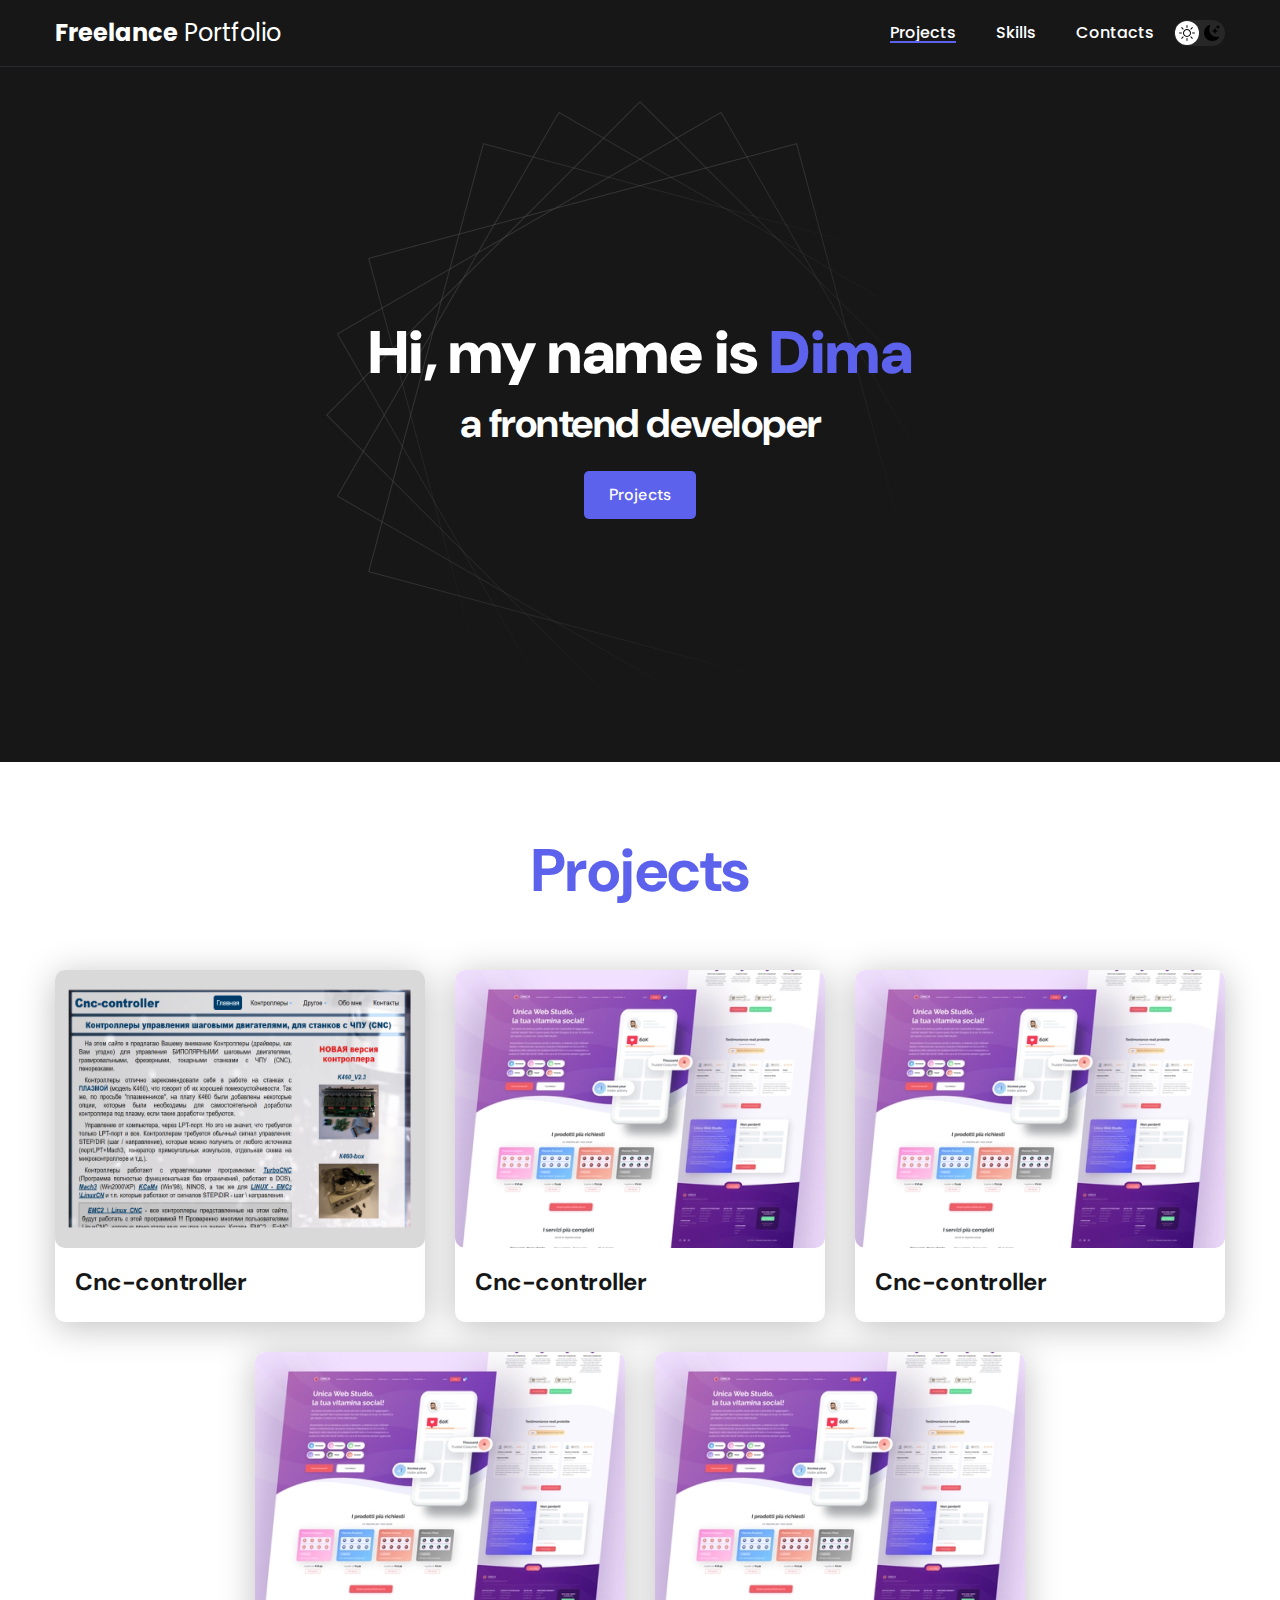
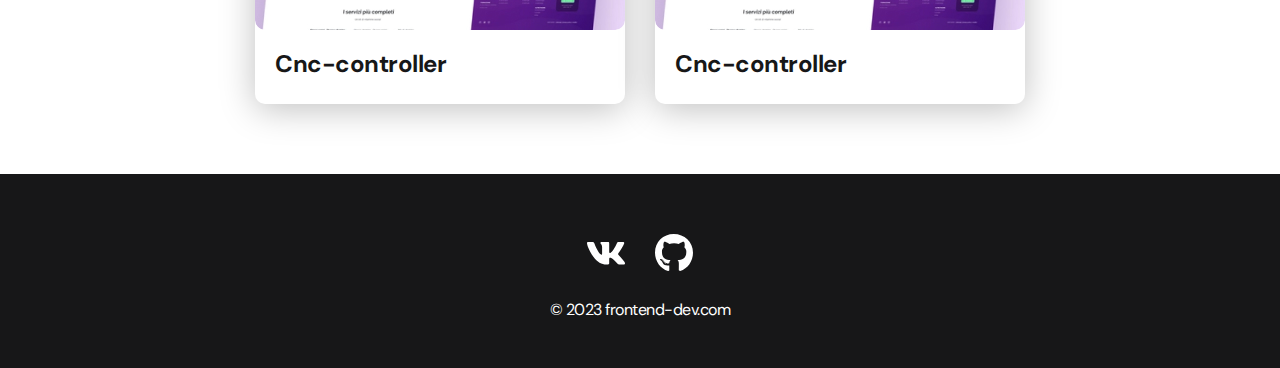
==== index.html @ b15bf3ce "Add files via upload" ====
<!DOCTYPE html>
<html lang="en">
<head>
    <meta charset="UTF-8">
    <meta http-equiv="X-UA-Compatible" content="IE=edge">
    <meta name="viewport" content="width=device-width, initial-scale=1.0">
    <title>Freelance Portfolio</title>
    <link rel="stylesheet" href="style/css/style.css">
    <link rel="stylesheet" href="style/css/media.css">
</head>
<body>
    <nav class="nav">
        <div class="container">
            <div class="nav__wrapper">
                <a href="index.html" class="logo"><strong>Freelance</strong> Portfolio</a>
                <button class="dark-mode-btn">
                    <img src="images/icons/sun.svg" alt="Light mode" class="dark-mode-btn__icon">
                    <img src="images/icons/moon.svg" alt="Dark mode" class="dark-mode-btn__icon">
                </button>
                <ul class="menu">
                    <li class="menu__item"><a href="#main__title" class="menu__link active">Projects</a></li>
                    <li class="menu__item"><a href="skills.html" class="menu__link">Skills</a></li>
                    <li class="menu__item"><a href="contacts.html" class="menu__link">Contacts</a></li>
                </ul>
            </div>
        </div>
    </nav>

    <header class="header">
        <div class="header__wrapper">
            <h1 class="header__title">
                <strong>Hi, my name is <span class="header__name">Dima</span></strong> <br>
                a frontend developer
            </h1>
            <a href="#main__title" class="btn">Projects</a>
        </div>
    </header>

    <main class="main">
        <div class="container">
            <h2 class="title-1" id="main__title">Projects</h2>
            <div class="cards">
                <div class="card">
                    <a href="project-page.html">
                        <img src="images/projects/cnc.jpg" alt="" class="card__img">
                        <h3 class="card__title">Cnc-controller</h3>
                    </a>
                </div>
                <div class="card">
                    <img src="images/projects/01.jpg" alt="" class="card__img">
                    <h3 class="card__title">Cnc-controller</h3>
                </div>
                <div class="card">
                    <img src="images/projects/01.jpg" alt="" class="card__img">
                    <h3 class="card__title">Cnc-controller</h3>
                </div>
                <div class="card">
                    <img src="images/projects/01.jpg" alt="" class="card__img">
                    <h3 class="card__title">Cnc-controller</h3>
                </div>
                <div class="card">
                    <img src="images/projects/01.jpg" alt="" class="card__img">
                    <h3 class="card__title">Cnc-controller</h3>
                </div>
            </div>
        </div>
    </main>

    <footer class="footer">
        <div class="container">
            <div class="footer__wrapper">
                <ul class="social">
                    <li class="social__item"><a href="https://vk.com/lebdim2000" target="_blank"><img src="images/icons/vk.svg" alt="link"></a></li>
                    <li class="social__item"><a href="https://github.com/flyingfury?tab=repositories" target="_blank"><img src="images/icons/gitHub.svg" alt="link"></a></li>
                </ul>
                <div class="copyright">
                    <p>© 2023 frontend-dev.com</p>
                </div>
            </div>
        </div>
    </footer>


    <script src="js/Script.js"></script>
</body>
</html>
---- style/css/style.css ----
@import url("https://fonts.googleapis.com/css2?family=DM+Sans:wght@400;500;700&family=Poppins:wght@400;500;700&display=swap");
*, *::before, *::after {
  padding: 0;
  margin: 0;
  border: none;
  box-sizing: border-box;
  -moz-box-sizing: border-box;
  -webkit-box-sizing: border-box;
}

*:focus, *:active {
  outline: none;
}

html, body, div, span, applet, object, iframe, h1, h2, h3, h4, h5, h6, p, blockquote, pre, a, abbr, acronym, address, big, cite, code, del, dfn, em, img, ins, kbd, samp, strike, sub, sup, tt, var, center, dl, dt, dd, ol, ul, li, fieldset, form, label, legend, table, caption, tbody, tfoot, thead, tr, th, td, article, aside, canvas, details, embed, figure, figcaption, footer, header, hgroup, menu, nav, output, ruby, section, summary, time, mark, audio, video {
  margin: 0;
  padding: 0;
  border: 0;
  font-size: 100%;
  font: inherit;
  vertical-align: baseline;
}

article, aside, details, figcaption, figure, footer, header, hgroup, menu, nav, section, main {
  display: block;
}

small {
  font-size: 80%;
}

html, body {
  font-family: sans-serif;
  font-size: 16px;
  line-height: 1;
  -moz-text-size-adjust: 100%;
  -webkit-text-size-adjust: 100%;
  text-size-adjust: 100%;
  font-weight: normal;
}

input, button, textarea {
  font-family: inherit;
}

input::-ms-clear {
  display: none;
}

a:focus, a:active, a:link, a:visited {
  outline: none;
  text-decoration: none;
}

a:hover {
  text-decoration: none;
}

a {
  text-decoration: none;
  color: #000;
}

ul, ol, li {
  list-style: none;
}

h1, h2, h3, h4, h5, h6, p {
  font-size: inherit;
  font-weight: inherit;
}

hr {
  width: 100%;
  height: 1px;
  background-color: #101010;
}

button {
  cursor: pointer;
}

button::-moz-focus-inner {
  padding: 0;
  border: 0;
}

input, textarea, button, select {
  font-family: inherit;
  font-size: inherit;
  color: inherit;
  background-color: transparent;
}

input::-ms-clear {
  display: none;
}

address {
  font-style: normal;
}

button, input[type=submit] {
  display: inline-block;
  box-shadow: none;
  background-color: transparent;
  background: none;
  cursor: pointer;
}

input:focus, input:active,
button:focus, button:active {
  outline: none;
}

button::-moz-focus-inner {
  padding: 0;
  border: 0;
}

label {
  cursor: pointer;
}

legend {
  display: block;
}

.wrapper {
  min-height: 100vh;
  margin: 0 10px;
}

/*
font-family: 'DM Sans', sans-serif;
font-family: 'Poppins', sans-serif;
*/
:root {
  --white: #fff;
  --black--border: #26292D;
  --black: #171718;
  --purple: #5C62EC;
  --text-color: var(--black);
  --dark-bg: var(--black);
  --dark-border: var(--black--border);
  --text: var(--white);
  --accent: var(--purple);
  --page-bg: var(--white);
  --text-color: var(--black);
  --title-1: var(--accent);
  --project-card-bg: var(--white);
  --project-card-text: var(--black);
}

.dark {
  --page-bg: #252526;
  --text-color: var(--white);
  --title-1: var(--white);
  --project-card-bg: var(--black);
  --project-card-text: var(--white);
}

html, body {
  display: flex;
  flex-direction: column;
  min-height: 100vh;
  font-size: 16px;
  font-family: "DM Sans", sans-serif;
  letter-spacing: -0.5px;
  background-color: var(--page-bg);
  color: var(--text-color);
}

.none {
  display: none !important;
}

.container {
  max-width: 1200px;
  padding: 0 15px;
  margin: 0 auto;
}

.title-1 {
  margin-bottom: 60px;
  font-size: 60px;
  font-weight: 700;
  line-height: 1.3;
  color: var(--title-1);
  text-align: center;
}

.title-2 {
  margin-bottom: 20px;
  font-weight: 700;
  font-size: 40px;
  line-height: 1.3;
}

.nav a.menu__link {
  color: var(--text);
}

.nav {
  background-color: var(--dark-bg);
  border-bottom: 1px solid var(--dark-border);
  letter-spacing: normal;
}
.nav a {
  color: var(--text);
}
.nav__wrapper {
  padding: 20px 0;
  display: flex;
  justify-content: flex-end;
  align-items: center;
  gap: 20px;
  flex-wrap: wrap;
}
.nav__wrapper .logo {
  font-size: 24px;
  margin-right: auto;
  font-family: "Poppins", sans-serif;
}

.dark-mode-btn {
  display: flex;
  justify-content: space-between;
  order: 9;
  width: 51px;
  height: 26px;
  padding: 5px;
  border-radius: 50px;
  background-color: #272727;
  position: relative;
}
.dark-mode-btn::before {
  content: "";
  display: block;
  width: 24px;
  height: 24px;
  border-radius: 50%;
  background-color: var(--white);
  position: absolute;
  top: 1px;
  left: 1px;
  transition: left 0.2s ease-in;
}
.dark-mode-btn__icon {
  position: relative;
  z-index: 9;
}
.dark-mode-btn--active::before {
  left: 26px;
}

ul.menu {
  display: flex;
  justify-content: center;
  flex-wrap: wrap;
  gap: 10px 40px;
  font-weight: 500;
  font-family: "Poppins", sans-serif;
}
ul.menu li.menu__item {
  position: relative;
  transition: all 0.2s ease-in;
}
ul.menu li.menu__item a.menu__link:hover::before {
  content: "";
  position: absolute;
  left: 0;
  top: 100%;
  display: block;
  height: 2px;
  width: 100%;
  background-color: var(--accent);
}
ul.menu a.menu__link.active::before {
  content: "";
  position: absolute;
  left: 0;
  top: 100%;
  display: block;
  height: 2px;
  width: 100%;
  background-color: var(--accent);
}

.header {
  padding: 40px 0;
  min-height: 695px;
  justify-content: center;
  display: flex;
  align-items: center;
  background-color: var(--dark-bg);
  background-image: url("../../images/header-bg.png");
  background-repeat: no-repeat;
  background-size: auto;
  background-position: center center;
  color: var(--text);
  text-align: center;
}

.header__wrapper {
  padding: 0 15px;
  max-width: 660px;
}

.header__title {
  font-size: 40px;
  font-weight: 700;
  line-height: 1.4;
  margin-bottom: 20px;
}
.header__title strong {
  font-size: 60px;
}
.header__title span.header__name {
  color: var(--accent);
}

.header__text {
  margin-bottom: 40px;
  font-size: 18px;
  line-height: 1.3;
}
.header__text p + p {
  margin-top: 1em;
}

.btn {
  display: inline-flex;
  align-items: center;
  height: 48px;
  padding: 15px 25px;
  border-radius: 5px;
  background-color: var(--accent);
  color: var(--white);
  letter-spacing: 0.15px;
  font-weight: 500;
  transition: opacity 0.2s ease-in;
}
.btn:hover {
  opacity: 0.8;
}
.btn:active {
  position: relative;
  top: 1px;
}

.btn__outline {
  display: flex;
  gap: 10px;
  align-items: center;
  height: 48px;
  padding: 12px 20px;
  border-radius: 5px;
  border: 1px solid var(--dark-border);
  background-color: var(--white);
}
.btn__outline:hover {
  opacity: 0.8;
}
.btn__outline:active {
  position: relative;
  top: 1px;
}

.main {
  padding: 70px 0;
}

.cards {
  display: flex;
  flex-flow: row wrap;
  justify-content: center;
  gap: 30px;
}

.card {
  max-width: 370px;
  background-color: var(--project-card-bg);
  box-shadow: 0 5px 35px rgba(0, 0, 0, 0.25);
  border-radius: 10px;
}

.card__img {
  border-radius: 10px;
  width: 370px;
  height: 278px;
}

.card__title {
  padding: 15px 20px 25px;
  font-weight: 700;
  font-size: 24px;
  line-height: 1.3;
  color: var(--project-card-text);
}

.project__details {
  margin: 0 auto;
  max-width: 865px;
  display: flex;
  flex-direction: column;
  align-items: center;
  text-align: center;
}

.project__img {
  max-width: 100%;
  margin-bottom: 40px;
  box-shadow: 0 5px 5px rgba(0, 0, 0, 0.25);
  border-radius: 10px;
}

.project__desc {
  font-weight: 700;
  font-size: 24px;
  line-height: 1.3;
  margin-bottom: 30px;
}

.content__list {
  margin: 0 auto;
  max-width: 570px;
  display: flex;
  flex-direction: column;
  align-items: center;
  row-gap: 40px;
  text-align: center;
}

.content__item {
  font-weight: 400;
  font-size: 18px;
  line-height: 1.5;
}
.content__item p + p {
  margin-top: 0.5em;
}

.footer {
  padding: 60px 0 50px;
  background-color: var(--dark-bg);
  color: #fff;
  margin-top: auto;
}
.footer__wrapper {
  display: flex;
  flex-direction: column;
  align-items: center;
  row-gap: 27px;
}

.social {
  display: flex;
  -moz-column-gap: 30px;
       column-gap: 30px;
  align-items: center;
}

.copyright p + p {
  margin-top: 0.5em;
}
---- style/css/media.css ----
@media only screen and (max-width: 604px) {
  .dark-mode-btn {
    order: 0;
  }
}
@media only screen and (max-width: 619px) {
  .header {
    min-height: unset;
  }
  .logo {
    font-size: 17px;
  }
  .header__title {
    font-size: 30px;
  }
  .header__title strong {
    font-size: 40px;
  }
  .nav__wrapper {
    justify-content: space-between;
  }
  .main {
    padding: 40px 0;
  }
  .title-1 {
    margin-bottom: 30px;
    font-size: 40px;
  }
  .title-2 {
    margin-bottom: 10px;
    font-size: 30px;
  }
  .card__title {
    font-size: 22px;
  }
  .project__desc {
    font-size: 22px;
    margin-bottom: 20px;
  }
  .content__list {
    row-gap: 20px;
  }
  .content__item {
    font-size: 16px;
  }
  .footer {
    padding: 40px 0 30px;
  }
  .footer__wrapper {
    row-gap: 20px;
  }
  .social {
    -moz-column-gap: 25px;
         column-gap: 25px;
  }
  .social__item {
    width: 24px;
  }
}
@media only screen and (max-width: 419px) {
  .header__title {
    font-size: 20px;
  }
  .header__title strong {
    font-size: 30px;
  }
}
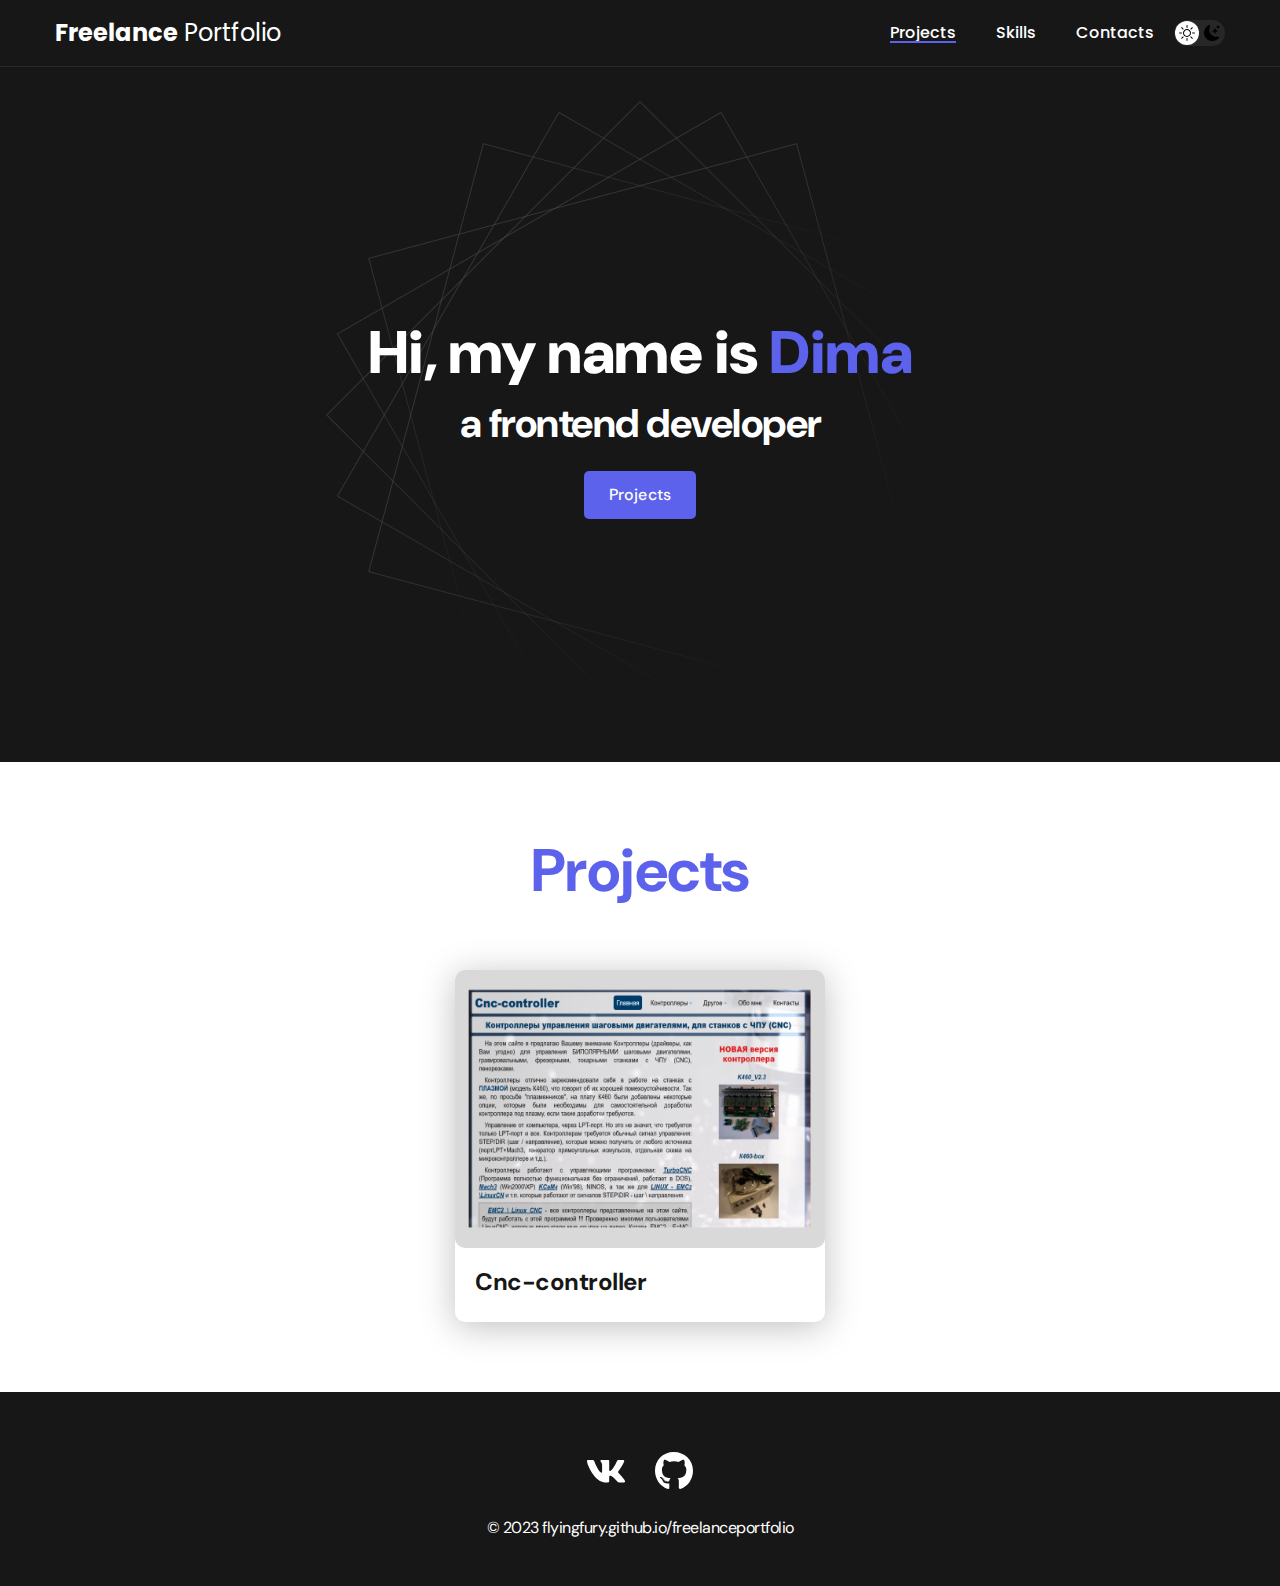
==== commit e27c76d3: "Add files via upload" ====
--- a/index.html
+++ b/index.html
@@ -46,22 +46,6 @@
                         <h3 class="card__title">Cnc-controller</h3>
                     </a>
                 </div>
-                <div class="card">
-                    <img src="images/projects/01.jpg" alt="" class="card__img">
-                    <h3 class="card__title">Cnc-controller</h3>
-                </div>
-                <div class="card">
-                    <img src="images/projects/01.jpg" alt="" class="card__img">
-                    <h3 class="card__title">Cnc-controller</h3>
-                </div>
-                <div class="card">
-                    <img src="images/projects/01.jpg" alt="" class="card__img">
-                    <h3 class="card__title">Cnc-controller</h3>
-                </div>
-                <div class="card">
-                    <img src="images/projects/01.jpg" alt="" class="card__img">
-                    <h3 class="card__title">Cnc-controller</h3>
-                </div>
             </div>
         </div>
     </main>
@@ -74,7 +58,7 @@
                     <li class="social__item"><a href="https://github.com/flyingfury?tab=repositories" target="_blank"><img src="images/icons/gitHub.svg" alt="link"></a></li>
                 </ul>
                 <div class="copyright">
-                    <p>© 2023 frontend-dev.com</p>
+                    <p>© 2023 flyingfury.github.io/freelanceportfolio</p>
                 </div>
             </div>
         </div>
--- a/style/css/media.css
+++ b/style/css/media.css
@@ -33,6 +33,17 @@
   .card__title {
     font-size: 22px;
   }
+  .cards {
+    flex-flow: column wrap;
+    align-items: center;
+  }
+  .card {
+    width: 300px;
+  }
+  .card__img {
+    width: 300px;
+    height: 250px;
+  }
   .project__desc {
     font-size: 22px;
     margin-bottom: 20px;
@@ -64,4 +75,11 @@
   .header__title strong {
     font-size: 30px;
   }
+  .card {
+    width: 250px;
+  }
+  .card__img {
+    width: 250px;
+    height: 220px;
+  }
 }